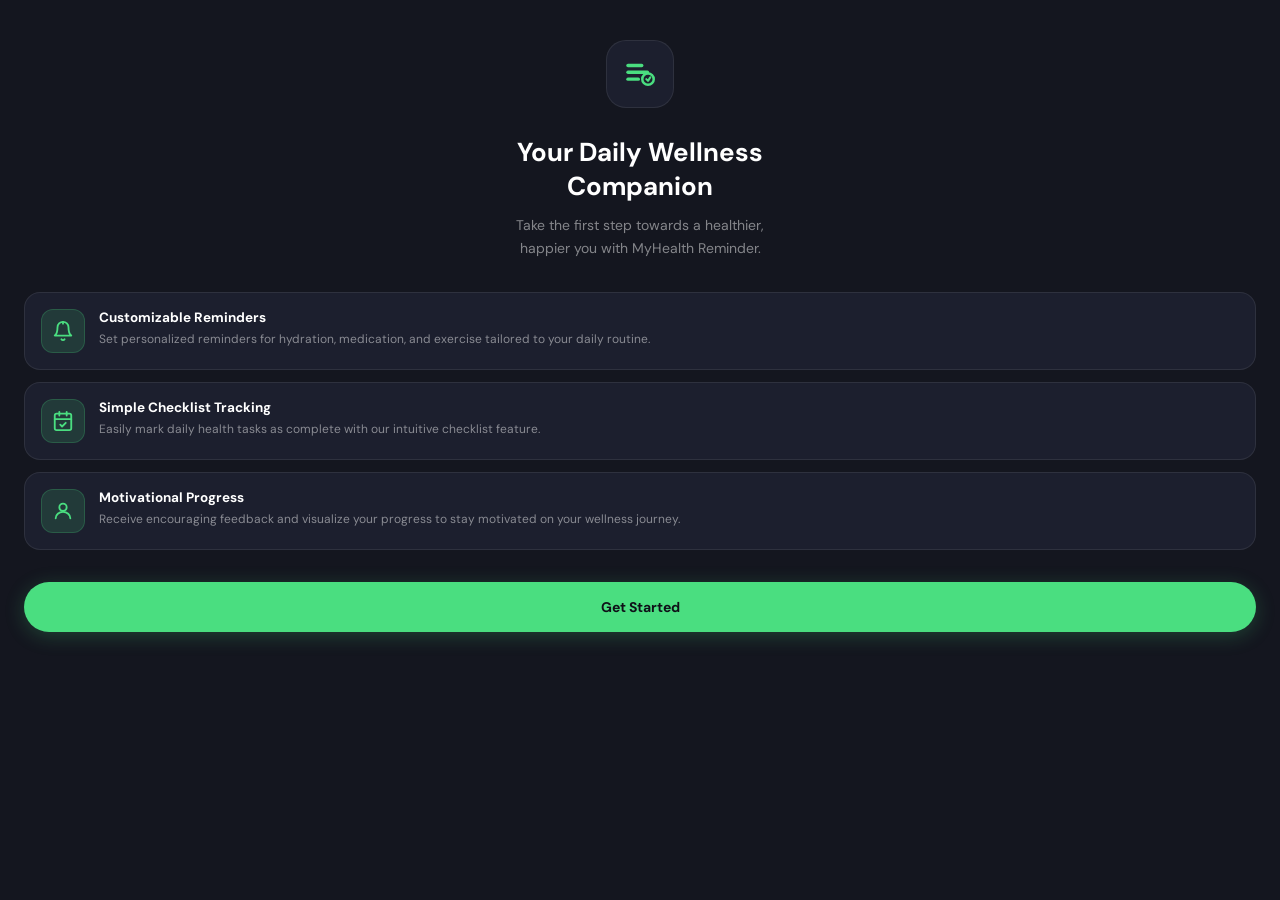
==== index.html @ 4398b62e "Initial commit" ====
<!DOCTYPE html>
<html lang="en">
<head>
  <meta charset="UTF-8"/>
  <meta name="viewport" content="width=device-width,initial-scale=1,maximum-scale=1,user-scalable=no"/>
  <title>MyHealth Reminder</title>
  <link rel="stylesheet" href="style.css"/>
  <link href="https://fonts.googleapis.com/css2?family=DM+Sans:wght@400;500;600;700&family=Plus+Jakarta+Sans:wght@400;500;600;700&display=swap" rel="stylesheet"/>
  <style>
    .ob-wrap {
      flex: 1; display: flex; flex-direction: column;
      align-items: center; padding: 40px 24px 32px;
      min-height: 100vh; min-height: 100dvh;
    }
    .logo-wrap { margin-bottom: 28px; animation: fadeDown .5s ease both; }
    .logo-icon {
      width: 68px; height: 68px; border-radius: 20px;
      background: var(--bg-card); border: 1px solid var(--border);
      display: flex; align-items: center; justify-content: center; color: var(--accent);
    }
    h1.headline {
      font-size: clamp(20px,5vw,26px); font-weight: 700; color: var(--text-primary);
      text-align: center; line-height: 1.3; margin-bottom: 10px;
      animation: fadeDown .5s .08s ease both;
    }
    .subline {
      font-size: clamp(12px,3.5vw,14px); color: var(--text-muted); text-align: center;
      line-height: 1.65; margin-bottom: 32px; animation: fadeDown .5s .14s ease both;
    }
    .features { width: 100%; display: flex; flex-direction: column; gap: 12px; margin-bottom: 32px; }
    .feat-card {
      display: flex; align-items: flex-start; gap: 14px;
      background: var(--bg-card); border: 1px solid var(--border);
      border-radius: var(--r-lg); padding: 16px;
      transition: border-color var(--ease), transform var(--ease);
      animation: fadeUp .5s var(--d,.1s) ease both;
    }
    .feat-card:hover { border-color: rgba(74,222,128,.32); transform: translateY(-2px); }
    .feat-ico {
      width: 44px; height: 44px; border-radius: 12px;
      background: var(--accent-glow); border: 1px solid rgba(74,222,128,.2);
      display: flex; align-items: center; justify-content: center;
      color: var(--accent); flex-shrink: 0;
    }
    .feat-title { font-size: 13.5px; font-weight: 700; color: var(--text-primary); display: block; margin-bottom: 4px; }
    .feat-desc  { font-size: 12px; color: var(--text-muted); line-height: 1.6; display: block; }
    #startBtn { animation: fadeUp .5s .38s ease both; }
  </style>
</head>
<body>
<div class="app-wrap">
  <div class="screen">
    <div class="ob-wrap">
      <div class="logo-wrap">
        <div class="logo-icon">
          <svg width="32" height="32" viewBox="0 0 28 28" fill="none">
            <rect x="2" y="5" width="15" height="3" rx="1.5" fill="currentColor"/>
            <rect x="2" y="11" width="20" height="3" rx="1.5" fill="currentColor"/>
            <rect x="2" y="17" width="12" height="3" rx="1.5" fill="currentColor"/>
            <circle cx="21" cy="18.5" r="5" stroke="currentColor" stroke-width="2.2"/>
            <path d="M19.5 18.5L21 20L23 17" stroke="currentColor" stroke-width="1.8" stroke-linecap="round" stroke-linejoin="round"/>
          </svg>
        </div>
      </div>

      <h1 class="headline">Your Daily Wellness<br/>Companion</h1>
      <p class="subline">Take the first step towards a healthier,<br/>happier you with MyHealth Reminder.</p>

      <div class="features">
        <div class="feat-card" style="--d:.10s">
          <div class="feat-ico">
            <svg width="22" height="22" viewBox="0 0 24 24" fill="none"><path d="M18 8A6 6 0 006 8c0 7-3 9-3 9h18s-3-2-3-9" stroke="currentColor" stroke-width="2" stroke-linecap="round" stroke-linejoin="round"/><path d="M13.73 21a2 2 0 01-3.46 0" stroke="currentColor" stroke-width="2" stroke-linecap="round"/><line x1="12" y1="2" x2="12" y2="4" stroke="currentColor" stroke-width="2" stroke-linecap="round"/></svg>
          </div>
          <div>
            <span class="feat-title">Customizable Reminders</span>
            <span class="feat-desc">Set personalized reminders for hydration, medication, and exercise tailored to your daily routine.</span>
          </div>
        </div>
        <div class="feat-card" style="--d:.20s">
          <div class="feat-ico">
            <svg width="22" height="22" viewBox="0 0 24 24" fill="none"><rect x="3" y="4" width="18" height="18" rx="2" stroke="currentColor" stroke-width="2"/><path d="M16 2v4M8 2v4M3 10h18" stroke="currentColor" stroke-width="2" stroke-linecap="round"/><path d="M9 16l2 2 4-4" stroke="currentColor" stroke-width="2" stroke-linecap="round" stroke-linejoin="round"/></svg>
          </div>
          <div>
            <span class="feat-title">Simple Checklist Tracking</span>
            <span class="feat-desc">Easily mark daily health tasks as complete with our intuitive checklist feature.</span>
          </div>
        </div>
        <div class="feat-card" style="--d:.30s">
          <div class="feat-ico">
            <svg width="22" height="22" viewBox="0 0 24 24" fill="none"><circle cx="12" cy="8" r="4" stroke="currentColor" stroke-width="2"/><path d="M4 20c0-4 3.6-7 8-7s8 3 8 7" stroke="currentColor" stroke-width="2" stroke-linecap="round"/></svg>
          </div>
          <div>
            <span class="feat-title">Motivational Progress</span>
            <span class="feat-desc">Receive encouraging feedback and visualize your progress to stay motivated on your wellness journey.</span>
          </div>
        </div>
      </div>

      <button class="btn-primary" id="startBtn">Get Started</button>
    </div>
  </div>
</div>

<script src="data.js"></script>
<script>
  // If already logged in, skip to dashboard
  if (MH.auth.isLoggedIn()) MH.go('dashboard.html');

  document.getElementById('startBtn').addEventListener('click', e => {
    MH.ripple(e.currentTarget, e);
    setTimeout(() => MH.go('login.html'), 300);
  });
</script>
</body>
</html>
---- style.css ----
/* ============================================
   MyHealth Reminder — Shared Styles (v3)
   Optimized for MIT App Inventor WebViewer
   style.css
   ============================================ */

*, *::before, *::after { box-sizing: border-box; margin: 0; padding: 0; }

:root {
  --bg-app:      #12141C;
  --bg-primary:  #14161F;
  --bg-card:     #1C1F2E;
  --bg-card2:    #222638;
  --bg-input:    #1C1F2E;
  --border:      rgba(255,255,255,0.08);
  --accent:      #4ADE80;
  --accent-dim:  #22C55E;
  --accent-glow: rgba(74,222,128,0.14);
  --tag-hyd-bg:  #92400E; --tag-hyd-fg:  #FDE68A;
  --tag-med-bg:  #1E3A8A; --tag-med-fg:  #BFDBFE;
  --tag-exe-bg:  #14532D; --tag-exe-fg:  #BBF7D0;
  --text-primary:#FFFFFF;
  --text-muted:  rgba(255,255,255,0.48);
  --text-soft:   rgba(255,255,255,0.78);
  --font: 'DM Sans','Plus Jakarta Sans',sans-serif;
  --r-sm:4px; --r-md:12px; --r-lg:16px; --r-xl:22px; --r-pill:50px;
  --ease: 0.22s cubic-bezier(0.4,0,0.2,1);
}

html {
  height: 100%;
  -webkit-text-size-adjust: 100%;
}

body {
  min-height: 100vh;
  min-height: 100dvh;
  font-family: var(--font);
  background: var(--bg-primary);
  color: var(--text-primary);
  display: flex;
  flex-direction: column;
  overflow-x: hidden;
}

/* ── App wrapper — fills the entire viewport ── */
.app-wrap {
  display: flex;
  flex-direction: column;
  width: 100%;
  min-height: 100vh;
  min-height: 100dvh;
  background: var(--bg-primary);
}

/* ── Scrollable content area ── */
.screen {
  flex: 1;
  overflow-y: auto;
  overflow-x: hidden;
  -webkit-overflow-scrolling: touch;
  scrollbar-width: none;
}
.screen::-webkit-scrollbar { display: none; }

/* ── Bottom Nav ── */
.bottom-nav {
  display: flex;
  background: var(--bg-card);
  border-top: 1px solid var(--border);
  flex-shrink: 0;
  padding-bottom: env(safe-area-inset-bottom, 0px);
}
.nav-item {
  flex: 1; display: flex; flex-direction: column;
  align-items: center; justify-content: center;
  padding: 10px 0 9px; gap: 3px;
  cursor: pointer; color: var(--text-muted);
  transition: color var(--ease);
  text-decoration: none; border: none;
  background: none; font-family: var(--font);
}
.nav-item.active, .nav-item:hover { color: var(--accent); }
.nav-label { font-size: 10px; font-weight: 600; }

/* ── Top App Bar ── */
.app-bar {
  display: flex; align-items: center; justify-content: space-between;
  padding: 14px 18px 10px;
  flex-shrink: 0;
}
.app-bar-title {
  font-size: 17px; font-weight: 700; color: var(--text-primary);
}
.app-bar-logo {
  width: 38px; height: 38px; border-radius: 10px;
  background: var(--bg-card); border: 1px solid var(--border);
  display: flex; align-items: center; justify-content: center;
  color: var(--accent);
}
.icon-btn {
  width: 36px; height: 36px; border-radius: 10px;
  background: var(--bg-card); border: 1px solid var(--border);
  display: flex; align-items: center; justify-content: center;
  color: var(--text-muted); cursor: pointer;
  transition: color var(--ease), border-color var(--ease);
}
.icon-btn:hover { color: var(--accent); border-color: rgba(74,222,128,.3); }

/* ── Back bar ── */
.back-bar {
  display: flex; align-items: center; gap: 10px;
  padding: 12px 18px 10px; flex-shrink: 0;
}
.back-btn {
  width: 34px; height: 34px; border-radius: 10px;
  background: var(--bg-card); border: 1px solid var(--border);
  display: flex; align-items: center; justify-content: center;
  color: var(--text-soft); cursor: pointer;
  transition: color var(--ease), border-color var(--ease);
  flex-shrink: 0;
}
.back-btn:hover { color: var(--accent); border-color: rgba(74,222,128,.3); }
.back-title { font-size: 16px; font-weight: 700; color: var(--text-primary); }

/* ── Section header ── */
.sec-hdr {
  font-size: 13px; font-weight: 700;
  color: var(--text-primary); margin-bottom: 10px;
}

/* ── Card box ── */
.card-box {
  background: var(--bg-card); border: 1px solid var(--border);
  border-radius: var(--r-lg); padding: 14px 16px;
}

/* ── Tag pills ── */
.tag {
  font-size: 10px; font-weight: 700;
  padding: 2px 9px; border-radius: var(--r-pill); white-space: nowrap;
}
.tag.hydration  { background: var(--tag-hyd-bg); color: var(--tag-hyd-fg); }
.tag.medication { background: var(--tag-med-bg); color: var(--tag-med-fg); }
.tag.exercise   { background: var(--tag-exe-bg); color: var(--tag-exe-fg); }

/* ── Reminder row ── */
.reminder-row {
  display: flex; align-items: center; gap: 10px;
  padding: 11px 0; border-bottom: 1px solid var(--border);
}
.reminder-row:last-child { border-bottom: none; }
.reminder-ico {
  width: 32px; height: 32px; border-radius: var(--r-sm);
  display: flex; align-items: center; justify-content: center; flex-shrink: 0;
}
.reminder-ico.hydration  { background:rgba(146,64,14,.28); color:#FCD34D; }
.reminder-ico.medication { background:rgba(30,58,138,.28);  color:#93C5FD; }
.reminder-ico.exercise   { background:rgba(20,83,45,.28);   color:var(--accent); }
.reminder-name { font-size: 13px; font-weight: 600; color: var(--text-primary); flex: 1; }
.reminder-time { font-size: 11px; color: var(--text-muted); white-space: nowrap; }

/* ── Checklist ── */
.check-item {
  display: flex; align-items: center; gap: 12px;
  padding: 11px 0; border-bottom: 1px solid var(--border); cursor: pointer;
}
.check-item:last-child { border-bottom: none; }
.check-box {
  width: 20px; height: 20px; border-radius: 5px; flex-shrink: 0;
  border: 2px solid rgba(255,255,255,0.28);
  display: flex; align-items: center; justify-content: center;
  transition: background var(--ease), border-color var(--ease);
}
.check-box.done { background: var(--accent); border-color: var(--accent); }
.check-lbl {
  font-size: 13px; color: var(--text-soft);
  transition: color var(--ease);
}
.check-lbl.done { text-decoration: line-through; color: var(--text-muted); }

/* ── Buttons ── */
.btn-primary {
  width: 100%; height: 50px; border: none; border-radius: var(--r-pill);
  background: var(--accent); color: #0F1118;
  font-family: var(--font); font-size: 14px; font-weight: 700;
  cursor: pointer; display: flex; align-items: center; justify-content: center; gap: 7px;
  transition: background var(--ease), transform var(--ease), box-shadow var(--ease);
  box-shadow: 0 4px 20px rgba(74,222,128,0.22);
  position: relative; overflow: hidden;
}
.btn-primary:hover  { background: #6EF09A; box-shadow: 0 6px 30px rgba(74,222,128,.38); }
.btn-primary:active { transform: scale(0.97); }

.btn-outline {
  width: 100%; height: 48px; border-radius: var(--r-pill);
  border: 1.5px solid var(--accent); background: transparent;
  color: var(--accent); font-family: var(--font);
  font-size: 13.5px; font-weight: 700; cursor: pointer;
  display: flex; align-items: center; justify-content: center; gap: 7px;
  transition: background var(--ease), transform var(--ease);
  position: relative; overflow: hidden;
}
.btn-outline:hover  { background: var(--accent-glow); }
.btn-outline:active { transform: scale(0.97); }

.btn-ghost {
  width: 100%; height: 44px; border: none;
  background: none; color: #F87171;
  font-family: var(--font); font-size: 13.5px; font-weight: 600;
  cursor: pointer; transition: color var(--ease);
}
.btn-ghost:hover { color: #FCA5A5; }

/* ── Forms ── */
.form-group { margin-bottom: 18px; }
.form-lbl {
  display: block; font-size: 11px; font-weight: 700;
  color: var(--text-muted); letter-spacing: .07em;
  text-transform: uppercase; margin-bottom: 7px;
}
.form-input, .form-select {
  width: 100%; height: 48px;
  background: var(--bg-input); border: 1px solid var(--border);
  border-radius: var(--r-md); padding: 0 14px;
  color: var(--text-primary); font-family: var(--font); font-size: 14px;
  outline: none; transition: border-color var(--ease);
}
.form-input:focus, .form-select:focus { border-color: var(--accent); }
.form-input::placeholder { color: var(--text-muted); }
.form-select {
  cursor: pointer; appearance: none;
  background-image: url("data:image/svg+xml,%3Csvg width='12' height='8' viewBox='0 0 12 8' xmlns='http://www.w3.org/2000/svg'%3E%3Cpath d='M1 1L6 6L11 1' stroke='rgba(255,255,255,0.38)' stroke-width='1.8' stroke-linecap='round' fill='none'/%3E%3C/svg%3E");
  background-repeat: no-repeat; background-position: right 14px center;
}
.form-select option { background: #1C1F2E; color: #fff; }
.input-wrap { position: relative; }
.input-icon {
  position: absolute; left: 13px; top: 50%; transform: translateY(-50%);
  color: var(--text-muted); pointer-events: none;
}
.input-wrap .form-input { padding-left: 40px; }

/* Toggle pill group */
.toggle-group { display: flex; gap: 8px; flex-wrap: wrap; }
.toggle-btn {
  padding: 8px 16px; border-radius: var(--r-pill);
  border: 1px solid var(--border);
  background: var(--bg-card2); color: var(--text-muted);
  font-family: var(--font); font-size: 12.5px; font-weight: 600;
  cursor: pointer; transition: all var(--ease);
}
.toggle-btn.active { background: var(--accent); border-color: var(--accent); color: #0F1118; }
.toggle-btn:hover:not(.active) { border-color: rgba(74,222,128,.4); color: var(--accent); }

/* Preset grid */
.preset-grid { display: grid; grid-template-columns: 1fr 1fr; gap: 10px; }
.preset-card {
  background: var(--bg-card2); border: 1.5px solid var(--border);
  border-radius: var(--r-md); padding: 12px 11px;
  cursor: pointer; transition: all var(--ease);
}
.preset-card.active { border-color: var(--accent); background: var(--accent-glow); }
.preset-card:hover:not(.active) { border-color: rgba(74,222,128,.32); }
.preset-card-title { font-size: 12px; font-weight: 700; color: var(--text-primary); margin-bottom: 3px; }
.preset-card-desc  { font-size: 10.5px; color: var(--text-muted); line-height: 1.5; }

/* Tone picker */
.tone-row {
  display: flex; align-items: center; justify-content: space-between;
  background: var(--bg-input); border: 1px solid var(--border);
  border-radius: var(--r-md); padding: 0 14px; height: 48px;
  cursor: pointer; transition: border-color var(--ease);
}
.tone-row:hover { border-color: var(--accent); }
.tone-left { display: flex; align-items: center; gap: 9px; color: var(--text-soft); font-size: 13.5px; }
.tone-options {
  background: var(--bg-card2); border: 1px solid var(--border);
  border-radius: var(--r-md); overflow: hidden; display: none; margin-top: 4px;
}
.tone-options.open { display: block; }
.tone-option {
  display: flex; align-items: center; gap: 10px;
  padding: 12px 14px; cursor: pointer; font-size: 13px;
  color: var(--text-soft); border-bottom: 1px solid var(--border);
  transition: background var(--ease);
}
.tone-option:last-child { border-bottom: none; }
.tone-option:hover { background: rgba(255,255,255,.04); }
.tone-option.selected { color: var(--accent); }
.tone-check { margin-left: auto; color: var(--accent); }

/* Settings row */
.setting-group-lbl {
  font-size: 11px; font-weight: 700; color: var(--text-muted);
  text-transform: uppercase; letter-spacing: .07em;
  margin-bottom: 8px; padding: 0 2px;
}
.setting-row {
  display: flex; align-items: center; justify-content: space-between;
  background: var(--bg-card); border: 1px solid var(--border);
  padding: 13px 14px; cursor: pointer; transition: border-color var(--ease);
}
.setting-row:not(:last-of-type) { border-bottom: none; }
.setting-row:first-of-type { border-radius: var(--r-md) var(--r-md) 0 0; }
.setting-row:last-of-type  { border-radius: 0 0 var(--r-md) var(--r-md); }
.setting-row:only-child    { border-radius: var(--r-md); }
.setting-row:hover { border-color: rgba(74,222,128,.22); }
.setting-left { display: flex; align-items: center; gap: 10px; color: var(--text-soft); font-size: 13.5px; }
.setting-ico {
  width: 32px; height: 32px; border-radius: 8px;
  background: var(--bg-card2); display: flex;
  align-items: center; justify-content: center; color: var(--accent);
}

/* Toggle switch */
.tog-sw {
  width: 42px; height: 24px; border-radius: 12px;
  background: var(--accent); position: relative; cursor: pointer;
  transition: background var(--ease); flex-shrink: 0;
}
.tog-sw::after {
  content: ''; position: absolute; top: 3px; right: 3px;
  width: 18px; height: 18px; border-radius: 50%;
  background: #0F1118; transition: transform var(--ease);
}
.tog-sw.off { background: rgba(255,255,255,.15); }
.tog-sw.off::after { transform: translateX(-18px); }

/* Overlay / modal */
.overlay {
  position: fixed; inset: 0; background: rgba(0,0,0,.65);
  display: flex; align-items: flex-end; justify-content: center;
  z-index: 100; opacity: 0; pointer-events: none;
  transition: opacity .25s ease;
}
.overlay.open { opacity: 1; pointer-events: all; }
.bottom-sheet {
  width: 100%; background: var(--bg-card);
  border-radius: 20px 20px 0 0; padding: 20px 20px 32px;
  transform: translateY(100%); transition: transform .3s cubic-bezier(.4,0,.2,1);
}
.overlay.open .bottom-sheet { transform: translateY(0); }
.sheet-handle {
  width: 36px; height: 4px; border-radius: 2px;
  background: rgba(255,255,255,.2); margin: 0 auto 18px;
}
.sheet-title { font-size: 15px; font-weight: 700; color: var(--text-primary); margin-bottom: 16px; }
.sheet-item {
  display: flex; align-items: center; gap: 12px;
  padding: 13px 0; border-bottom: 1px solid var(--border);
  cursor: pointer; font-size: 13.5px; color: var(--text-soft);
  transition: color var(--ease);
}
.sheet-item:last-child { border-bottom: none; }
.sheet-item:hover { color: var(--accent); }
.sheet-item.danger { color: #F87171; }
.sheet-item.danger:hover { color: #FCA5A5; }

/* Ripple */
.ripple {
  position: absolute; border-radius: 50%;
  background: rgba(255,255,255,0.22);
  transform: scale(0); animation: rippleAnim 0.52s linear;
  pointer-events: none;
}
@keyframes rippleAnim { to { transform: scale(4); opacity: 0; } }

/* Animations */
@keyframes fadeUp   { from { opacity:0; transform:translateY(16px); } to { opacity:1; transform:translateY(0); } }
@keyframes fadeDown { from { opacity:0; transform:translateY(-16px); } to { opacity:1; transform:translateY(0); } }
@keyframes fadeIn   { from { opacity:0; } to { opacity:1; } }

/* ── Auth screens ── */
.auth-wrap {
  flex: 1; display: flex; flex-direction: column;
  align-items: center; justify-content: center;
  padding: 32px 24px; min-height: 100vh; min-height: 100dvh;
}

/* Error message */
.err-msg {
  font-size: 12px; color: #F87171; margin-top: 6px;
  display: none;
}
.err-msg.show { display: block; }

/* Toast */
.toast {
  position: fixed; bottom: 90px; left: 50%; transform: translateX(-50%) translateY(20px);
  background: var(--bg-card2); border: 1px solid var(--border);
  border-radius: var(--r-pill); padding: 10px 20px;
  font-size: 13px; color: var(--text-primary);
  opacity: 0; transition: opacity .3s, transform .3s;
  z-index: 200; white-space: nowrap; pointer-events: none;
}
.toast.show { opacity: 1; transform: translateX(-50%) translateY(0); }
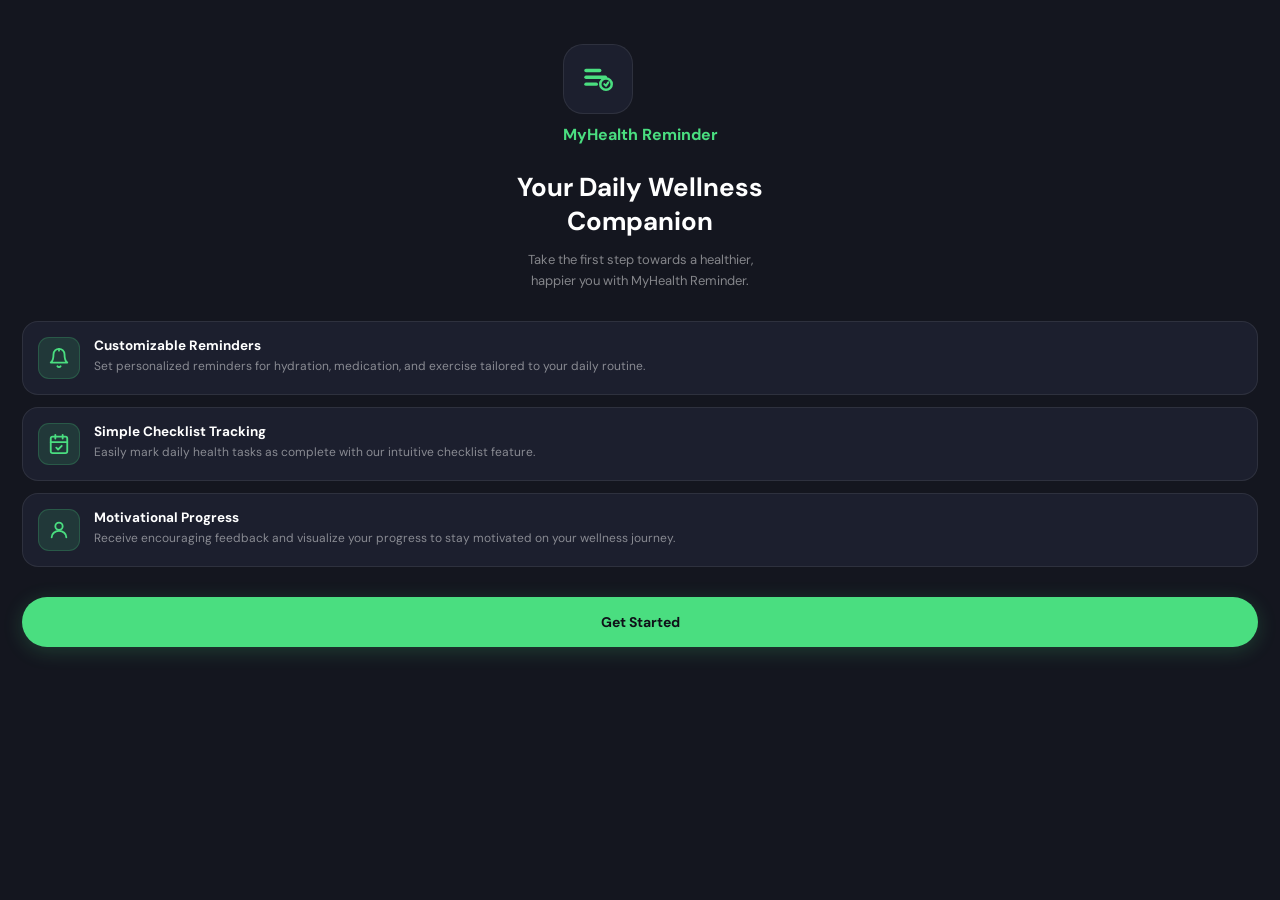
==== commit 02d98860: "Update files" ====
--- a/index.html
+++ b/index.html
@@ -7,108 +7,107 @@
   <link rel="stylesheet" href="style.css"/>
   <link href="https://fonts.googleapis.com/css2?family=DM+Sans:wght@400;500;600;700&family=Plus+Jakarta+Sans:wght@400;500;600;700&display=swap" rel="stylesheet"/>
   <style>
-    .ob-wrap {
+    .ob-screen {
       flex: 1; display: flex; flex-direction: column;
-      align-items: center; padding: 40px 24px 32px;
-      min-height: 100vh; min-height: 100dvh;
+      align-items: center; padding: 44px 22px 32px;
+      overflow-y: auto; -webkit-overflow-scrolling: touch;
     }
-    .logo-wrap { margin-bottom: 28px; animation: fadeDown .5s ease both; }
-    .logo-icon {
-      width: 68px; height: 68px; border-radius: 20px;
+    .logo-wrap { margin-bottom: 26px; animation: fadeDown .5s ease both; }
+    .logo-ico  {
+      width: 70px; height: 70px; border-radius: 20px;
       background: var(--bg-card); border: 1px solid var(--border);
       display: flex; align-items: center; justify-content: center; color: var(--accent);
     }
-    h1.headline {
-      font-size: clamp(20px,5vw,26px); font-weight: 700; color: var(--text-primary);
+    .app-name-ob { font-size: 16px; font-weight: 700; color: var(--accent); text-align: center; margin-top: 10px; }
+    .headline  {
+      font-size: clamp(20px,5vw,26px); font-weight: 700; color: var(--text);
       text-align: center; line-height: 1.3; margin-bottom: 10px;
       animation: fadeDown .5s .08s ease both;
     }
-    .subline {
-      font-size: clamp(12px,3.5vw,14px); color: var(--text-muted); text-align: center;
-      line-height: 1.65; margin-bottom: 32px; animation: fadeDown .5s .14s ease both;
-    }
-    .features { width: 100%; display: flex; flex-direction: column; gap: 12px; margin-bottom: 32px; }
+    .subline   { font-size: 13px; color: var(--muted); text-align: center; line-height: 1.65; margin-bottom: 30px; animation: fadeDown .5s .14s ease both; }
+    .feats     { width: 100%; display: flex; flex-direction: column; gap: 12px; margin-bottom: 30px; }
     .feat-card {
       display: flex; align-items: flex-start; gap: 14px;
       background: var(--bg-card); border: 1px solid var(--border);
-      border-radius: var(--r-lg); padding: 16px;
+      border-radius: var(--r-lg); padding: 15px;
       transition: border-color var(--ease), transform var(--ease);
       animation: fadeUp .5s var(--d,.1s) ease both;
     }
-    .feat-card:hover { border-color: rgba(74,222,128,.32); transform: translateY(-2px); }
-    .feat-ico {
-      width: 44px; height: 44px; border-radius: 12px;
-      background: var(--accent-glow); border: 1px solid rgba(74,222,128,.2);
+    .feat-card:hover { border-color: rgba(74,222,128,.3); transform: translateY(-2px); }
+    .feat-ico  {
+      width: 42px; height: 42px; border-radius: 11px;
+      background: var(--accent-g); border: 1px solid rgba(74,222,128,.2);
       display: flex; align-items: center; justify-content: center;
       color: var(--accent); flex-shrink: 0;
     }
-    .feat-title { font-size: 13.5px; font-weight: 700; color: var(--text-primary); display: block; margin-bottom: 4px; }
-    .feat-desc  { font-size: 12px; color: var(--text-muted); line-height: 1.6; display: block; }
-    #startBtn { animation: fadeUp .5s .38s ease both; }
+    .feat-title { font-size: 13.5px; font-weight: 700; color: var(--text); display: block; margin-bottom: 3px; }
+    .feat-desc  { font-size: 12px; color: var(--muted); line-height: 1.6; display: block; }
+    #startBtn  { animation: fadeUp .5s .36s ease both; width: 100%; }
   </style>
 </head>
 <body>
-<div class="app-wrap">
-  <div class="screen">
-    <div class="ob-wrap">
-      <div class="logo-wrap">
-        <div class="logo-icon">
-          <svg width="32" height="32" viewBox="0 0 28 28" fill="none">
-            <rect x="2" y="5" width="15" height="3" rx="1.5" fill="currentColor"/>
-            <rect x="2" y="11" width="20" height="3" rx="1.5" fill="currentColor"/>
-            <rect x="2" y="17" width="12" height="3" rx="1.5" fill="currentColor"/>
-            <circle cx="21" cy="18.5" r="5" stroke="currentColor" stroke-width="2.2"/>
-            <path d="M19.5 18.5L21 20L23 17" stroke="currentColor" stroke-width="1.8" stroke-linecap="round" stroke-linejoin="round"/>
-          </svg>
+<div class="app">
+  <div class="ob-screen">
+    <div class="logo-wrap">
+      <div class="logo-ico">
+        <svg width="32" height="32" viewBox="0 0 28 28" fill="none">
+          <rect x="2" y="5" width="15" height="3" rx="1.5" fill="currentColor"/>
+          <rect x="2" y="11" width="20" height="3" rx="1.5" fill="currentColor"/>
+          <rect x="2" y="17" width="12" height="3" rx="1.5" fill="currentColor"/>
+          <circle cx="21" cy="18.5" r="5" stroke="currentColor" stroke-width="2.2"/>
+          <path d="M19.5 18.5L21 20L23 17" stroke="currentColor" stroke-width="1.8" stroke-linecap="round" stroke-linejoin="round"/>
+        </svg>
+      </div>
+      <div class="app-name-ob">MyHealth Reminder</div>
+    </div>
+
+    <h1 class="headline">Your Daily Wellness<br/>Companion</h1>
+    <p class="subline">Take the first step towards a healthier,<br/>happier you with MyHealth Reminder.</p>
+
+    <div class="feats">
+      <div class="feat-card" style="--d:.10s">
+        <div class="feat-ico">
+          <svg width="22" height="22" viewBox="0 0 24 24" fill="none"><path d="M18 8A6 6 0 006 8c0 7-3 9-3 9h18s-3-2-3-9" stroke="currentColor" stroke-width="2" stroke-linecap="round" stroke-linejoin="round"/><path d="M13.73 21a2 2 0 01-3.46 0" stroke="currentColor" stroke-width="2" stroke-linecap="round"/><line x1="12" y1="2" x2="12" y2="4" stroke="currentColor" stroke-width="2" stroke-linecap="round"/></svg>
+        </div>
+        <div>
+          <span class="feat-title">Customizable Reminders</span>
+          <span class="feat-desc">Set personalized reminders for hydration, medication, and exercise tailored to your daily routine.</span>
         </div>
       </div>
-
-      <h1 class="headline">Your Daily Wellness<br/>Companion</h1>
-      <p class="subline">Take the first step towards a healthier,<br/>happier you with MyHealth Reminder.</p>
-
-      <div class="features">
-        <div class="feat-card" style="--d:.10s">
-          <div class="feat-ico">
-            <svg width="22" height="22" viewBox="0 0 24 24" fill="none"><path d="M18 8A6 6 0 006 8c0 7-3 9-3 9h18s-3-2-3-9" stroke="currentColor" stroke-width="2" stroke-linecap="round" stroke-linejoin="round"/><path d="M13.73 21a2 2 0 01-3.46 0" stroke="currentColor" stroke-width="2" stroke-linecap="round"/><line x1="12" y1="2" x2="12" y2="4" stroke="currentColor" stroke-width="2" stroke-linecap="round"/></svg>
-          </div>
-          <div>
-            <span class="feat-title">Customizable Reminders</span>
-            <span class="feat-desc">Set personalized reminders for hydration, medication, and exercise tailored to your daily routine.</span>
-          </div>
+      <div class="feat-card" style="--d:.20s">
+        <div class="feat-ico">
+          <svg width="22" height="22" viewBox="0 0 24 24" fill="none"><rect x="3" y="4" width="18" height="18" rx="2" stroke="currentColor" stroke-width="2"/><path d="M16 2v4M8 2v4M3 10h18" stroke="currentColor" stroke-width="2" stroke-linecap="round"/><path d="M9 16l2 2 4-4" stroke="currentColor" stroke-width="2" stroke-linecap="round" stroke-linejoin="round"/></svg>
         </div>
-        <div class="feat-card" style="--d:.20s">
-          <div class="feat-ico">
-            <svg width="22" height="22" viewBox="0 0 24 24" fill="none"><rect x="3" y="4" width="18" height="18" rx="2" stroke="currentColor" stroke-width="2"/><path d="M16 2v4M8 2v4M3 10h18" stroke="currentColor" stroke-width="2" stroke-linecap="round"/><path d="M9 16l2 2 4-4" stroke="currentColor" stroke-width="2" stroke-linecap="round" stroke-linejoin="round"/></svg>
-          </div>
-          <div>
-            <span class="feat-title">Simple Checklist Tracking</span>
-            <span class="feat-desc">Easily mark daily health tasks as complete with our intuitive checklist feature.</span>
-          </div>
-        </div>
-        <div class="feat-card" style="--d:.30s">
-          <div class="feat-ico">
-            <svg width="22" height="22" viewBox="0 0 24 24" fill="none"><circle cx="12" cy="8" r="4" stroke="currentColor" stroke-width="2"/><path d="M4 20c0-4 3.6-7 8-7s8 3 8 7" stroke="currentColor" stroke-width="2" stroke-linecap="round"/></svg>
-          </div>
-          <div>
-            <span class="feat-title">Motivational Progress</span>
-            <span class="feat-desc">Receive encouraging feedback and visualize your progress to stay motivated on your wellness journey.</span>
-          </div>
+        <div>
+          <span class="feat-title">Simple Checklist Tracking</span>
+          <span class="feat-desc">Easily mark daily health tasks as complete with our intuitive checklist feature.</span>
         </div>
       </div>
+      <div class="feat-card" style="--d:.30s">
+        <div class="feat-ico">
+          <svg width="22" height="22" viewBox="0 0 24 24" fill="none"><circle cx="12" cy="8" r="4" stroke="currentColor" stroke-width="2"/><path d="M4 20c0-4 3.6-7 8-7s8 3 8 7" stroke="currentColor" stroke-width="2" stroke-linecap="round"/></svg>
+        </div>
+        <div>
+          <span class="feat-title">Motivational Progress</span>
+          <span class="feat-desc">Receive encouraging feedback and visualize your progress to stay motivated on your wellness journey.</span>
+        </div>
+      </div>
+    </div>
 
-      <button class="btn-primary" id="startBtn">Get Started</button>
-    </div>
+    <button class="btn-primary" id="startBtn">Get Started</button>
   </div>
 </div>
 
 <script src="data.js"></script>
 <script>
-  // If already logged in, skip to dashboard
-  if (MH.auth.isLoggedIn()) MH.go('dashboard.html');
+  /* If already logged in → go straight to dashboard */
+  if (MH.auth.isLoggedIn()) {
+    window.location.href = 'dashboard.html';
+  }
 
-  document.getElementById('startBtn').addEventListener('click', e => {
+  document.getElementById('startBtn').addEventListener('click', function (e) {
     MH.ripple(e.currentTarget, e);
-    setTimeout(() => MH.go('login.html'), 300);
+    setTimeout(function () { MH.go('login.html'); }, 280);
   });
 </script>
 </body>
--- a/style.css
+++ b/style.css
@@ -1,59 +1,51 @@
 /* ============================================
-   MyHealth Reminder — Shared Styles (v3)
-   Optimized for MIT App Inventor WebViewer
-   style.css
+   MyHealth Reminder — style.css v4
+   MIT App Inventor WebViewer ready
    ============================================ */
 
 *, *::before, *::after { box-sizing: border-box; margin: 0; padding: 0; }
 
 :root {
-  --bg-app:      #12141C;
-  --bg-primary:  #14161F;
-  --bg-card:     #1C1F2E;
-  --bg-card2:    #222638;
-  --bg-input:    #1C1F2E;
-  --border:      rgba(255,255,255,0.08);
-  --accent:      #4ADE80;
-  --accent-dim:  #22C55E;
-  --accent-glow: rgba(74,222,128,0.14);
-  --tag-hyd-bg:  #92400E; --tag-hyd-fg:  #FDE68A;
-  --tag-med-bg:  #1E3A8A; --tag-med-fg:  #BFDBFE;
-  --tag-exe-bg:  #14532D; --tag-exe-fg:  #BBF7D0;
-  --text-primary:#FFFFFF;
-  --text-muted:  rgba(255,255,255,0.48);
-  --text-soft:   rgba(255,255,255,0.78);
-  --font: 'DM Sans','Plus Jakarta Sans',sans-serif;
+  --bg:       #14161F;
+  --bg-card:  #1C1F2E;
+  --bg-card2: #222638;
+  --bg-input: #1C1F2E;
+  --border:   rgba(255,255,255,0.08);
+  --accent:   #4ADE80;
+  --accent-d: #22C55E;
+  --accent-g: rgba(74,222,128,0.13);
+  --tag-hyd-bg:#92400E; --tag-hyd-fg:#FDE68A;
+  --tag-med-bg:#1E3A8A; --tag-med-fg:#BFDBFE;
+  --tag-exe-bg:#14532D; --tag-exe-fg:#BBF7D0;
+  --text:     #FFFFFF;
+  --muted:    rgba(255,255,255,0.48);
+  --soft:     rgba(255,255,255,0.78);
+  --font:     'DM Sans','Plus Jakarta Sans',system-ui,sans-serif;
   --r-sm:4px; --r-md:12px; --r-lg:16px; --r-xl:22px; --r-pill:50px;
-  --ease: 0.22s cubic-bezier(0.4,0,0.2,1);
-}
-
-html {
-  height: 100%;
+  --ease:.22s cubic-bezier(0.4,0,0.2,1);
+}
+
+html, body {
+  width: 100%; height: 100%;
+  font-family: var(--font);
+  background: var(--bg);
+  color: var(--text);
   -webkit-text-size-adjust: 100%;
-}
-
-body {
-  min-height: 100vh;
-  min-height: 100dvh;
-  font-family: var(--font);
-  background: var(--bg-primary);
-  color: var(--text-primary);
+  overflow: hidden;
+}
+
+/* Root app container — fills viewport */
+.app {
   display: flex;
   flex-direction: column;
-  overflow-x: hidden;
-}
-
-/* ── App wrapper — fills the entire viewport ── */
-.app-wrap {
-  display: flex;
-  flex-direction: column;
-  width: 100%;
-  min-height: 100vh;
-  min-height: 100dvh;
-  background: var(--bg-primary);
-}
-
-/* ── Scrollable content area ── */
+  width: 100vw;
+  height: 100vh;
+  height: 100dvh;
+  background: var(--bg);
+  overflow: hidden;
+}
+
+/* Scrollable content region */
 .screen {
   flex: 1;
   overflow-y: auto;
@@ -63,79 +55,78 @@
 }
 .screen::-webkit-scrollbar { display: none; }
 
+/* Inner padding wrapper used inside .screen */
+.pad { padding: 0 16px 28px; }
+
+/* ── Top bars ── */
+.app-bar {
+  display: flex; align-items: center; justify-content: space-between;
+  padding: 14px 16px 10px; flex-shrink: 0; gap: 10px;
+}
+.app-bar-left  { display: flex; align-items: center; gap: 10px; flex: 1; min-width: 0; }
+.app-bar-logo  {
+  width: 36px; height: 36px; border-radius: 10px;
+  background: var(--bg-card); border: 1px solid var(--border);
+  display: flex; align-items: center; justify-content: center;
+  color: var(--accent); flex-shrink: 0;
+}
+.app-bar-name  { font-size: 15px; font-weight: 700; color: var(--text); white-space: nowrap; overflow: hidden; text-overflow: ellipsis; }
+.app-bar-title { font-size: 17px; font-weight: 700; color: var(--text); }
+
+.back-bar {
+  display: flex; align-items: center; gap: 10px;
+  padding: 12px 16px 10px; flex-shrink: 0;
+}
+.back-btn {
+  width: 34px; height: 34px; border-radius: 10px;
+  background: var(--bg-card); border: 1px solid var(--border);
+  display: flex; align-items: center; justify-content: center;
+  color: var(--soft); cursor: pointer; flex-shrink: 0;
+  transition: color var(--ease), border-color var(--ease);
+}
+.back-btn:hover  { color: var(--accent); border-color: rgba(74,222,128,.3); }
+.back-title { font-size: 16px; font-weight: 700; color: var(--text); }
+
+/* Icon button */
+.icon-btn {
+  width: 36px; height: 36px; border-radius: 10px;
+  background: var(--bg-card); border: 1px solid var(--border);
+  display: flex; align-items: center; justify-content: center;
+  color: var(--muted); cursor: pointer; flex-shrink: 0;
+  transition: color var(--ease), border-color var(--ease);
+}
+.icon-btn:hover { color: var(--accent); border-color: rgba(74,222,128,.3); }
+
 /* ── Bottom Nav ── */
 .bottom-nav {
   display: flex;
   background: var(--bg-card);
   border-top: 1px solid var(--border);
   flex-shrink: 0;
-  padding-bottom: env(safe-area-inset-bottom, 0px);
-}
-.nav-item {
+  padding-bottom: env(safe-area-inset-bottom, 0);
+}
+.nav-btn {
   flex: 1; display: flex; flex-direction: column;
   align-items: center; justify-content: center;
-  padding: 10px 0 9px; gap: 3px;
-  cursor: pointer; color: var(--text-muted);
+  padding: 10px 0 8px; gap: 3px;
+  color: var(--muted); border: none; background: none;
+  font-family: var(--font); cursor: pointer;
   transition: color var(--ease);
-  text-decoration: none; border: none;
-  background: none; font-family: var(--font);
-}
-.nav-item.active, .nav-item:hover { color: var(--accent); }
-.nav-label { font-size: 10px; font-weight: 600; }
-
-/* ── Top App Bar ── */
-.app-bar {
-  display: flex; align-items: center; justify-content: space-between;
-  padding: 14px 18px 10px;
-  flex-shrink: 0;
-}
-.app-bar-title {
-  font-size: 17px; font-weight: 700; color: var(--text-primary);
-}
-.app-bar-logo {
-  width: 38px; height: 38px; border-radius: 10px;
-  background: var(--bg-card); border: 1px solid var(--border);
-  display: flex; align-items: center; justify-content: center;
-  color: var(--accent);
-}
-.icon-btn {
-  width: 36px; height: 36px; border-radius: 10px;
-  background: var(--bg-card); border: 1px solid var(--border);
-  display: flex; align-items: center; justify-content: center;
-  color: var(--text-muted); cursor: pointer;
-  transition: color var(--ease), border-color var(--ease);
-}
-.icon-btn:hover { color: var(--accent); border-color: rgba(74,222,128,.3); }
-
-/* ── Back bar ── */
-.back-bar {
-  display: flex; align-items: center; gap: 10px;
-  padding: 12px 18px 10px; flex-shrink: 0;
-}
-.back-btn {
-  width: 34px; height: 34px; border-radius: 10px;
-  background: var(--bg-card); border: 1px solid var(--border);
-  display: flex; align-items: center; justify-content: center;
-  color: var(--text-soft); cursor: pointer;
-  transition: color var(--ease), border-color var(--ease);
-  flex-shrink: 0;
-}
-.back-btn:hover { color: var(--accent); border-color: rgba(74,222,128,.3); }
-.back-title { font-size: 16px; font-weight: 700; color: var(--text-primary); }
+}
+.nav-btn.active, .nav-btn:hover { color: var(--accent); }
+.nav-lbl { font-size: 10px; font-weight: 600; }
+
+/* ── Cards ── */
+.card {
+  background: var(--bg-card); border: 1px solid var(--border);
+  border-radius: var(--r-lg); padding: 14px 16px;
+}
+.card + .card { margin-top: 14px; }
 
 /* ── Section header ── */
-.sec-hdr {
-  font-size: 13px; font-weight: 700;
-  color: var(--text-primary); margin-bottom: 10px;
-}
-
-/* ── Card box ── */
-.card-box {
-  background: var(--bg-card); border: 1px solid var(--border);
-  border-radius: var(--r-lg); padding: 14px 16px;
-}
-
-/* ── Tag pills ── */
+.sec-hdr { font-size: 13px; font-weight: 700; color: var(--text); margin-bottom: 10px; }
+
+/* ── Tags ── */
 .tag {
   font-size: 10px; font-weight: 700;
   padding: 2px 9px; border-radius: var(--r-pill); white-space: nowrap;
@@ -145,39 +136,42 @@
 .tag.exercise   { background: var(--tag-exe-bg); color: var(--tag-exe-fg); }
 
 /* ── Reminder row ── */
-.reminder-row {
+.rem-row {
   display: flex; align-items: center; gap: 10px;
   padding: 11px 0; border-bottom: 1px solid var(--border);
 }
-.reminder-row:last-child { border-bottom: none; }
-.reminder-ico {
+.rem-row:last-child { border-bottom: none; }
+.rem-ico {
   width: 32px; height: 32px; border-radius: var(--r-sm);
   display: flex; align-items: center; justify-content: center; flex-shrink: 0;
 }
-.reminder-ico.hydration  { background:rgba(146,64,14,.28); color:#FCD34D; }
-.reminder-ico.medication { background:rgba(30,58,138,.28);  color:#93C5FD; }
-.reminder-ico.exercise   { background:rgba(20,83,45,.28);   color:var(--accent); }
-.reminder-name { font-size: 13px; font-weight: 600; color: var(--text-primary); flex: 1; }
-.reminder-time { font-size: 11px; color: var(--text-muted); white-space: nowrap; }
+.rem-ico.hydration  { background:rgba(146,64,14,.28); color:#FCD34D; }
+.rem-ico.medication { background:rgba(30,58,138,.28);  color:#93C5FD; }
+.rem-ico.exercise   { background:rgba(20,83,45,.28);   color:var(--accent); }
+.rem-name { font-size: 13px; font-weight: 600; color: var(--text); flex: 1; min-width: 0; overflow: hidden; text-overflow: ellipsis; white-space: nowrap; }
+.rem-time { font-size: 11px; color: var(--muted); white-space: nowrap; }
+.icon-del {
+  background: none; border: none; color: var(--muted);
+  cursor: pointer; padding: 4px; border-radius: 6px;
+  transition: color var(--ease); flex-shrink: 0;
+}
+.icon-del:hover { color: #F87171; }
 
 /* ── Checklist ── */
-.check-item {
+.chk-item {
   display: flex; align-items: center; gap: 12px;
   padding: 11px 0; border-bottom: 1px solid var(--border); cursor: pointer;
 }
-.check-item:last-child { border-bottom: none; }
-.check-box {
+.chk-item:last-child { border-bottom: none; }
+.chk-box {
   width: 20px; height: 20px; border-radius: 5px; flex-shrink: 0;
-  border: 2px solid rgba(255,255,255,0.28);
+  border: 2px solid rgba(255,255,255,.28);
   display: flex; align-items: center; justify-content: center;
   transition: background var(--ease), border-color var(--ease);
 }
-.check-box.done { background: var(--accent); border-color: var(--accent); }
-.check-lbl {
-  font-size: 13px; color: var(--text-soft);
-  transition: color var(--ease);
-}
-.check-lbl.done { text-decoration: line-through; color: var(--text-muted); }
+.chk-box.done { background: var(--accent); border-color: var(--accent); }
+.chk-lbl { font-size: 13px; color: var(--soft); transition: color var(--ease); flex: 1; }
+.chk-lbl.done { text-decoration: line-through; color: var(--muted); }
 
 /* ── Buttons ── */
 .btn-primary {
@@ -186,11 +180,11 @@
   font-family: var(--font); font-size: 14px; font-weight: 700;
   cursor: pointer; display: flex; align-items: center; justify-content: center; gap: 7px;
   transition: background var(--ease), transform var(--ease), box-shadow var(--ease);
-  box-shadow: 0 4px 20px rgba(74,222,128,0.22);
-  position: relative; overflow: hidden;
-}
-.btn-primary:hover  { background: #6EF09A; box-shadow: 0 6px 30px rgba(74,222,128,.38); }
-.btn-primary:active { transform: scale(0.97); }
+  box-shadow: 0 4px 20px rgba(74,222,128,.2); position: relative; overflow: hidden;
+}
+.btn-primary:hover  { background: #6EF09A; box-shadow: 0 6px 28px rgba(74,222,128,.36); }
+.btn-primary:active { transform: scale(.97); }
+.btn-primary:disabled { opacity: .6; cursor: not-allowed; transform: none; }
 
 .btn-outline {
   width: 100%; height: 48px; border-radius: var(--r-pill);
@@ -201,8 +195,8 @@
   transition: background var(--ease), transform var(--ease);
   position: relative; overflow: hidden;
 }
-.btn-outline:hover  { background: var(--accent-glow); }
-.btn-outline:active { transform: scale(0.97); }
+.btn-outline:hover  { background: var(--accent-g); }
+.btn-outline:active { transform: scale(.97); }
 
 .btn-ghost {
   width: 100%; height: 44px; border: none;
@@ -213,57 +207,63 @@
 .btn-ghost:hover { color: #FCA5A5; }
 
 /* ── Forms ── */
-.form-group { margin-bottom: 18px; }
+.form-group { margin-bottom: 16px; }
 .form-lbl {
   display: block; font-size: 11px; font-weight: 700;
-  color: var(--text-muted); letter-spacing: .07em;
-  text-transform: uppercase; margin-bottom: 7px;
+  color: var(--muted); letter-spacing: .07em;
+  text-transform: uppercase; margin-bottom: 6px;
 }
 .form-input, .form-select {
   width: 100%; height: 48px;
   background: var(--bg-input); border: 1px solid var(--border);
   border-radius: var(--r-md); padding: 0 14px;
-  color: var(--text-primary); font-family: var(--font); font-size: 14px;
+  color: var(--text); font-family: var(--font); font-size: 14px;
   outline: none; transition: border-color var(--ease);
+  -webkit-appearance: none;
 }
 .form-input:focus, .form-select:focus { border-color: var(--accent); }
-.form-input::placeholder { color: var(--text-muted); }
+.form-input::placeholder { color: var(--muted); }
+textarea.form-input { height: auto; padding-top: 12px; resize: none; line-height: 1.55; }
 .form-select {
-  cursor: pointer; appearance: none;
+  cursor: pointer;
   background-image: url("data:image/svg+xml,%3Csvg width='12' height='8' viewBox='0 0 12 8' xmlns='http://www.w3.org/2000/svg'%3E%3Cpath d='M1 1L6 6L11 1' stroke='rgba(255,255,255,0.38)' stroke-width='1.8' stroke-linecap='round' fill='none'/%3E%3C/svg%3E");
   background-repeat: no-repeat; background-position: right 14px center;
+  padding-right: 36px;
 }
 .form-select option { background: #1C1F2E; color: #fff; }
-.input-wrap { position: relative; }
-.input-icon {
+.input-icon-wrap { position: relative; }
+.input-icon-wrap .input-icon {
   position: absolute; left: 13px; top: 50%; transform: translateY(-50%);
-  color: var(--text-muted); pointer-events: none;
-}
-.input-wrap .form-input { padding-left: 40px; }
-
-/* Toggle pill group */
-.toggle-group { display: flex; gap: 8px; flex-wrap: wrap; }
-.toggle-btn {
+  color: var(--muted); pointer-events: none;
+}
+.input-icon-wrap .form-input { padding-left: 40px; }
+
+.err-msg { font-size: 12px; color: #F87171; margin-top: 5px; display: none; }
+.err-msg.show { display: block; }
+
+/* Toggle pills */
+.toggle-grp { display: flex; gap: 8px; flex-wrap: wrap; }
+.tog-btn {
   padding: 8px 16px; border-radius: var(--r-pill);
   border: 1px solid var(--border);
-  background: var(--bg-card2); color: var(--text-muted);
+  background: var(--bg-card2); color: var(--muted);
   font-family: var(--font); font-size: 12.5px; font-weight: 600;
   cursor: pointer; transition: all var(--ease);
 }
-.toggle-btn.active { background: var(--accent); border-color: var(--accent); color: #0F1118; }
-.toggle-btn:hover:not(.active) { border-color: rgba(74,222,128,.4); color: var(--accent); }
+.tog-btn.on { background: var(--accent); border-color: var(--accent); color: #0F1118; }
+.tog-btn:hover:not(.on) { border-color: rgba(74,222,128,.4); color: var(--accent); }
 
 /* Preset grid */
 .preset-grid { display: grid; grid-template-columns: 1fr 1fr; gap: 10px; }
 .preset-card {
   background: var(--bg-card2); border: 1.5px solid var(--border);
-  border-radius: var(--r-md); padding: 12px 11px;
+  border-radius: var(--r-md); padding: 12px 10px;
   cursor: pointer; transition: all var(--ease);
 }
-.preset-card.active { border-color: var(--accent); background: var(--accent-glow); }
-.preset-card:hover:not(.active) { border-color: rgba(74,222,128,.32); }
-.preset-card-title { font-size: 12px; font-weight: 700; color: var(--text-primary); margin-bottom: 3px; }
-.preset-card-desc  { font-size: 10.5px; color: var(--text-muted); line-height: 1.5; }
+.preset-card.on { border-color: var(--accent); background: var(--accent-g); }
+.preset-card:hover:not(.on) { border-color: rgba(74,222,128,.3); }
+.preset-card-title { font-size: 12px; font-weight: 700; color: var(--text); margin-bottom: 3px; }
+.preset-card-desc  { font-size: 10.5px; color: var(--muted); line-height: 1.5; }
 
 /* Tone picker */
 .tone-row {
@@ -273,45 +273,47 @@
   cursor: pointer; transition: border-color var(--ease);
 }
 .tone-row:hover { border-color: var(--accent); }
-.tone-left { display: flex; align-items: center; gap: 9px; color: var(--text-soft); font-size: 13.5px; }
-.tone-options {
+.tone-left { display: flex; align-items: center; gap: 9px; color: var(--soft); font-size: 13.5px; }
+.tone-opts {
   background: var(--bg-card2); border: 1px solid var(--border);
   border-radius: var(--r-md); overflow: hidden; display: none; margin-top: 4px;
 }
-.tone-options.open { display: block; }
-.tone-option {
+.tone-opts.open { display: block; }
+.tone-opt {
   display: flex; align-items: center; gap: 10px;
   padding: 12px 14px; cursor: pointer; font-size: 13px;
-  color: var(--text-soft); border-bottom: 1px solid var(--border);
+  color: var(--soft); border-bottom: 1px solid var(--border);
   transition: background var(--ease);
 }
-.tone-option:last-child { border-bottom: none; }
-.tone-option:hover { background: rgba(255,255,255,.04); }
-.tone-option.selected { color: var(--accent); }
-.tone-check { margin-left: auto; color: var(--accent); }
-
-/* Settings row */
-.setting-group-lbl {
-  font-size: 11px; font-weight: 700; color: var(--text-muted);
+.tone-opt:last-child { border-bottom: none; }
+.tone-opt:hover { background: rgba(255,255,255,.04); }
+.tone-opt.sel { color: var(--accent); }
+.tone-chk { margin-left: auto; color: var(--accent); }
+
+/* Settings rows */
+.sett-grp-lbl {
+  font-size: 11px; font-weight: 700; color: var(--muted);
   text-transform: uppercase; letter-spacing: .07em;
   margin-bottom: 8px; padding: 0 2px;
 }
-.setting-row {
+.sett-row {
   display: flex; align-items: center; justify-content: space-between;
   background: var(--bg-card); border: 1px solid var(--border);
   padding: 13px 14px; cursor: pointer; transition: border-color var(--ease);
 }
-.setting-row:not(:last-of-type) { border-bottom: none; }
-.setting-row:first-of-type { border-radius: var(--r-md) var(--r-md) 0 0; }
-.setting-row:last-of-type  { border-radius: 0 0 var(--r-md) var(--r-md); }
-.setting-row:only-child    { border-radius: var(--r-md); }
-.setting-row:hover { border-color: rgba(74,222,128,.22); }
-.setting-left { display: flex; align-items: center; gap: 10px; color: var(--text-soft); font-size: 13.5px; }
-.setting-ico {
+.sett-row:not(:last-of-type) { border-bottom: none; }
+.sett-row:first-of-type { border-radius: var(--r-md) var(--r-md) 0 0; }
+.sett-row:last-of-type  { border-radius: 0 0 var(--r-md) var(--r-md); }
+.sett-row:only-child    { border-radius: var(--r-md); }
+.sett-row:hover { border-color: rgba(74,222,128,.22); }
+.sett-left { display: flex; align-items: center; gap: 10px; color: var(--soft); font-size: 13.5px; }
+.sett-ico {
   width: 32px; height: 32px; border-radius: 8px;
   background: var(--bg-card2); display: flex;
-  align-items: center; justify-content: center; color: var(--accent);
-}
+  align-items: center; justify-content: center; color: var(--accent); flex-shrink: 0;
+}
+.sett-val { font-size: 12px; color: var(--muted); }
+.chevron { color: var(--muted); flex-shrink: 0; }
 
 /* Toggle switch */
 .tog-sw {
@@ -327,7 +329,7 @@
 .tog-sw.off { background: rgba(255,255,255,.15); }
 .tog-sw.off::after { transform: translateX(-18px); }
 
-/* Overlay / modal */
+/* ── Overlay / bottom sheet ── */
 .overlay {
   position: fixed; inset: 0; background: rgba(0,0,0,.65);
   display: flex; align-items: flex-end; justify-content: center;
@@ -335,21 +337,22 @@
   transition: opacity .25s ease;
 }
 .overlay.open { opacity: 1; pointer-events: all; }
-.bottom-sheet {
+.b-sheet {
   width: 100%; background: var(--bg-card);
-  border-radius: 20px 20px 0 0; padding: 20px 20px 32px;
+  border-radius: 20px 20px 0 0; padding: 18px 18px 32px;
   transform: translateY(100%); transition: transform .3s cubic-bezier(.4,0,.2,1);
-}
-.overlay.open .bottom-sheet { transform: translateY(0); }
+  max-height: 75vh; overflow-y: auto;
+}
+.overlay.open .b-sheet { transform: translateY(0); }
 .sheet-handle {
   width: 36px; height: 4px; border-radius: 2px;
-  background: rgba(255,255,255,.2); margin: 0 auto 18px;
-}
-.sheet-title { font-size: 15px; font-weight: 700; color: var(--text-primary); margin-bottom: 16px; }
+  background: rgba(255,255,255,.2); margin: 0 auto 16px;
+}
+.sheet-title { font-size: 15px; font-weight: 700; color: var(--text); margin-bottom: 14px; }
 .sheet-item {
   display: flex; align-items: center; gap: 12px;
   padding: 13px 0; border-bottom: 1px solid var(--border);
-  cursor: pointer; font-size: 13.5px; color: var(--text-soft);
+  cursor: pointer; font-size: 13.5px; color: var(--soft);
   transition: color var(--ease);
 }
 .sheet-item:last-child { border-bottom: none; }
@@ -357,41 +360,111 @@
 .sheet-item.danger { color: #F87171; }
 .sheet-item.danger:hover { color: #FCA5A5; }
 
+/* Modal */
+.modal-overlay {
+  position: fixed; inset: 0; background: rgba(0,0,0,.72);
+  display: flex; align-items: center; justify-content: center;
+  z-index: 200; opacity: 0; pointer-events: none;
+  transition: opacity .25s; padding: 24px;
+}
+.modal-overlay.open { opacity: 1; pointer-events: all; }
+.modal-box {
+  width: 100%; max-width: 360px;
+  background: var(--bg-card); border: 1px solid var(--border);
+  border-radius: var(--r-xl); padding: 22px 18px;
+  transform: scale(.95); transition: transform .25s;
+}
+.modal-overlay.open .modal-box { transform: scale(1); }
+.modal-title { font-size: 16px; font-weight: 700; color: var(--text); margin-bottom: 16px; }
+
+/* Empty state */
+.empty-state {
+  text-align: center; padding: 20px 16px;
+  color: var(--muted); font-size: 12.5px; line-height: 1.7;
+}
+.empty-state b { color: var(--accent); font-weight: 600; }
+
+/* Toast */
+.toast {
+  position: fixed; bottom: 80px; left: 50%; transform: translateX(-50%) translateY(12px);
+  background: var(--bg-card2); border: 1px solid var(--border);
+  border-radius: var(--r-pill); padding: 10px 20px;
+  font-size: 13px; color: var(--text);
+  opacity: 0; transition: opacity .3s, transform .3s;
+  z-index: 300; white-space: nowrap; pointer-events: none;
+}
+.toast.show { opacity: 1; transform: translateX(-50%) translateY(0); }
+
 /* Ripple */
 .ripple {
   position: absolute; border-radius: 50%;
-  background: rgba(255,255,255,0.22);
-  transform: scale(0); animation: rippleAnim 0.52s linear;
+  background: rgba(255,255,255,.22);
+  transform: scale(0); animation: rippleA .52s linear;
   pointer-events: none;
 }
-@keyframes rippleAnim { to { transform: scale(4); opacity: 0; } }
+@keyframes rippleA { to { transform: scale(4); opacity: 0; } }
 
 /* Animations */
-@keyframes fadeUp   { from { opacity:0; transform:translateY(16px); } to { opacity:1; transform:translateY(0); } }
-@keyframes fadeDown { from { opacity:0; transform:translateY(-16px); } to { opacity:1; transform:translateY(0); } }
-@keyframes fadeIn   { from { opacity:0; } to { opacity:1; } }
-
-/* ── Auth screens ── */
-.auth-wrap {
+@keyframes fadeUp   { from { opacity:0; transform:translateY(14px); } to { opacity:1; transform:translateY(0); } }
+@keyframes fadeDown { from { opacity:0; transform:translateY(-14px); } to { opacity:1; transform:translateY(0); } }
+
+/* Danger button */
+.btn-danger {
+  width: 100%; height: 46px;
+  border: 1px solid rgba(248,113,113,.25); border-radius: var(--r-md);
+  background: rgba(248,113,113,.08); color: #F87171;
+  font-family: var(--font); font-size: 13.5px; font-weight: 600;
+  cursor: pointer; transition: all var(--ease);
+}
+.btn-danger:hover { background: rgba(248,113,113,.16); border-color: rgba(248,113,113,.45); }
+
+/* Password toggle */
+.pw-wrap { position: relative; }
+.pw-tog {
+  position: absolute; right: 12px; top: 50%; transform: translateY(-50%);
+  background: none; border: none; color: var(--muted); cursor: pointer;
+  padding: 4px; transition: color var(--ease);
+}
+.pw-tog:hover { color: var(--accent); }
+
+/* Strength bar */
+.str-bar { height: 4px; border-radius: 2px; background: var(--bg-card2); margin-top: 7px; overflow: hidden; }
+.str-fill { height: 100%; border-radius: 2px; width: 0; transition: width .3s, background .3s; }
+.str-txt  { font-size: 11px; margin-top: 4px; }
+
+/* Auth layout */
+.auth-screen {
   flex: 1; display: flex; flex-direction: column;
-  align-items: center; justify-content: center;
-  padding: 32px 24px; min-height: 100vh; min-height: 100dvh;
-}
-
-/* Error message */
-.err-msg {
-  font-size: 12px; color: #F87171; margin-top: 6px;
-  display: none;
-}
-.err-msg.show { display: block; }
-
-/* Toast */
-.toast {
-  position: fixed; bottom: 90px; left: 50%; transform: translateX(-50%) translateY(20px);
-  background: var(--bg-card2); border: 1px solid var(--border);
-  border-radius: var(--r-pill); padding: 10px 20px;
-  font-size: 13px; color: var(--text-primary);
-  opacity: 0; transition: opacity .3s, transform .3s;
-  z-index: 200; white-space: nowrap; pointer-events: none;
-}
-.toast.show { opacity: 1; transform: translateX(-50%) translateY(0); }+  align-items: center; padding: 48px 22px 32px;
+  overflow-y: auto; -webkit-overflow-scrolling: touch;
+}
+.auth-logo {
+  display: flex; flex-direction: column; align-items: center; gap: 10px;
+  margin-bottom: 28px;
+}
+.auth-logo-ico {
+  width: 62px; height: 62px; border-radius: 18px;
+  background: var(--bg-card); border: 1px solid var(--border);
+  display: flex; align-items: center; justify-content: center; color: var(--accent);
+}
+.auth-app-nm { font-size: 17px; font-weight: 700; color: var(--text); }
+.auth-title  { font-size: 22px; font-weight: 700; color: var(--text); margin-bottom: 5px; text-align: center; }
+.auth-sub    { font-size: 13px; color: var(--muted); margin-bottom: 24px; text-align: center; }
+.auth-form   { width: 100%; }
+.divider {
+  display: flex; align-items: center; gap: 12px; margin: 16px 0;
+  font-size: 12px; color: var(--muted);
+}
+.divider::before, .divider::after { content:''; flex:1; height:1px; background:var(--border); }
+.auth-foot { margin-top:18px; text-align:center; font-size:13px; color:var(--muted); }
+.auth-foot a { color:var(--accent); font-weight:600; cursor:pointer; text-decoration:none; }
+.auth-foot a:hover { text-decoration:underline; }
+
+/* Progress screen specific */
+.ring-wrap { position:relative; width:80px; height:80px; }
+.ring-wrap svg { transform:rotate(-90deg); }
+.ring-track { fill:none; stroke:#1A4730; stroke-width:8; }
+.ring-fill  { fill:none; stroke:var(--accent); stroke-width:8; stroke-linecap:round; transition:stroke-dashoffset 1s cubic-bezier(.4,0,.2,1); }
+.ring-lbl   { position:absolute; inset:0; display:flex; flex-direction:column; align-items:center; justify-content:center; }
+.ring-pct   { font-size:16px; font-weight:700; color:var(--text); line-height:1; }
+.ring-sub2  { font-size:9px; color:var(--muted); margin-top:1px; }
